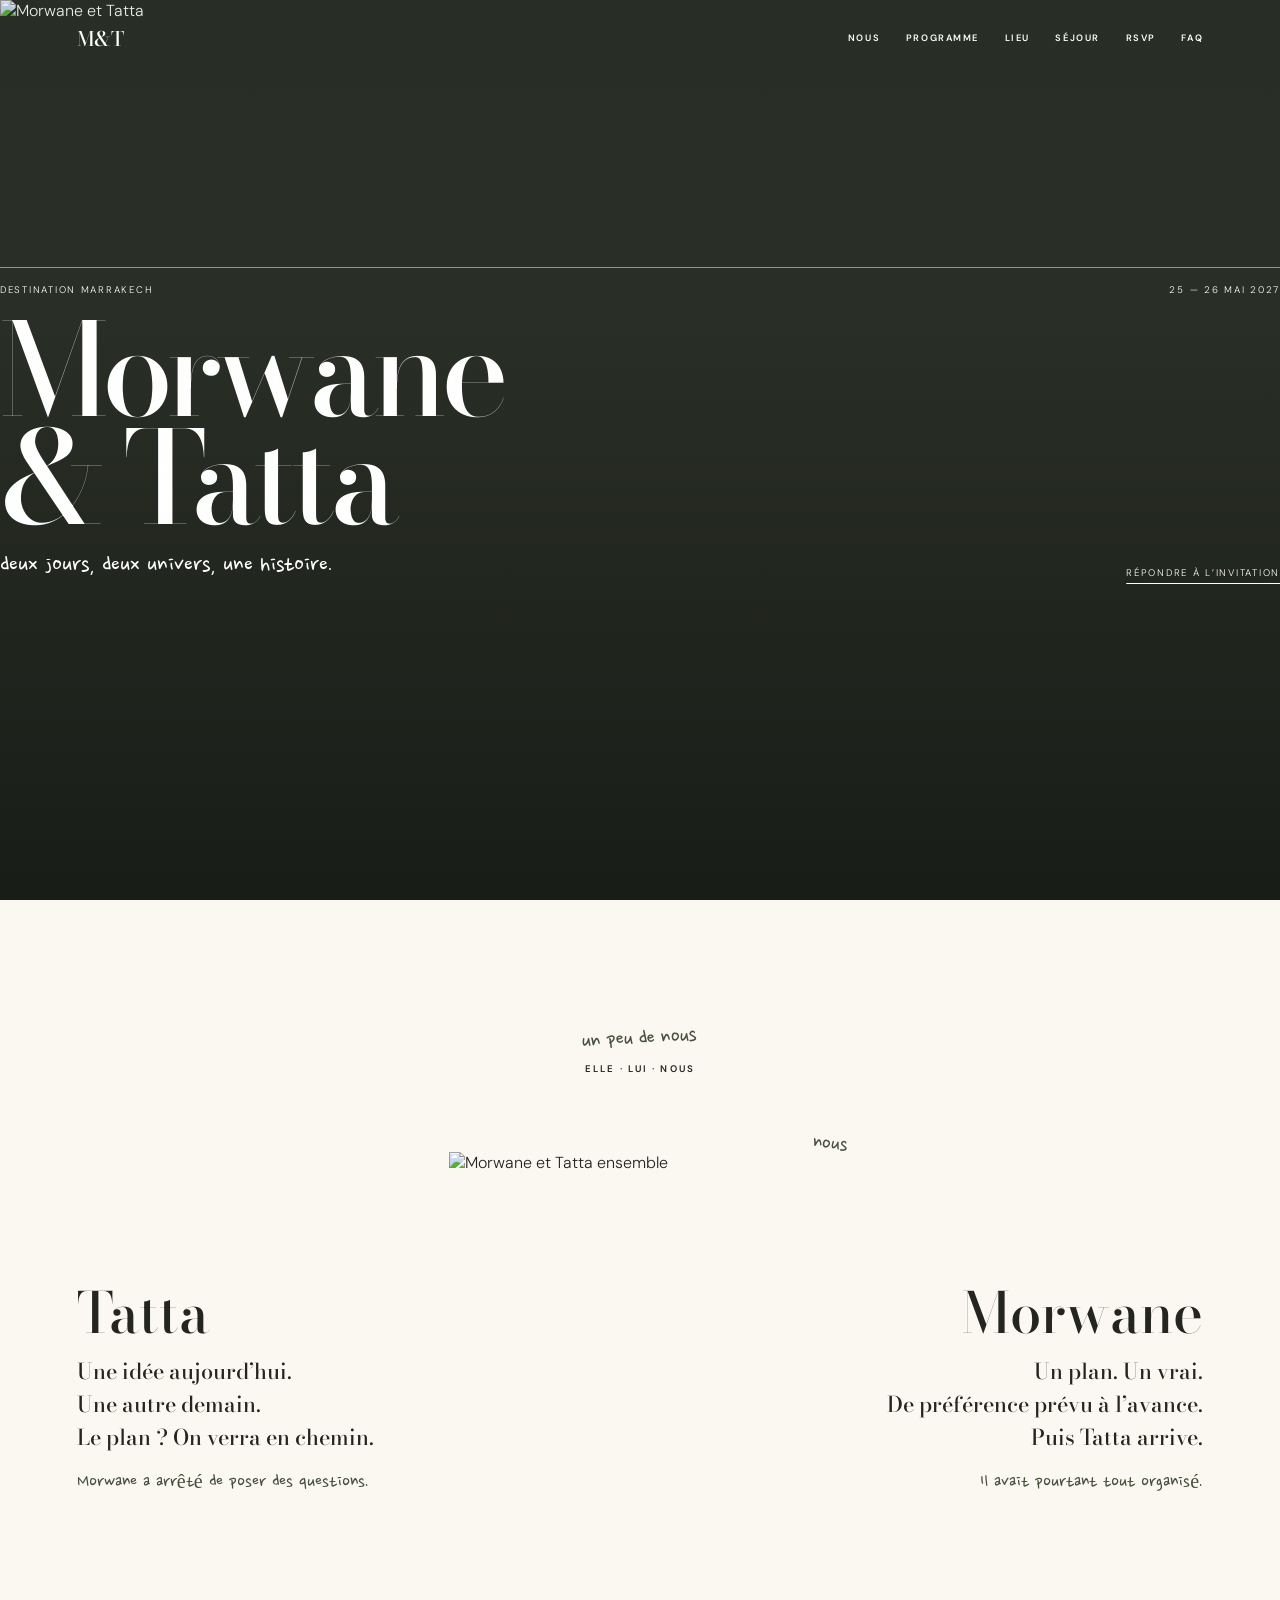
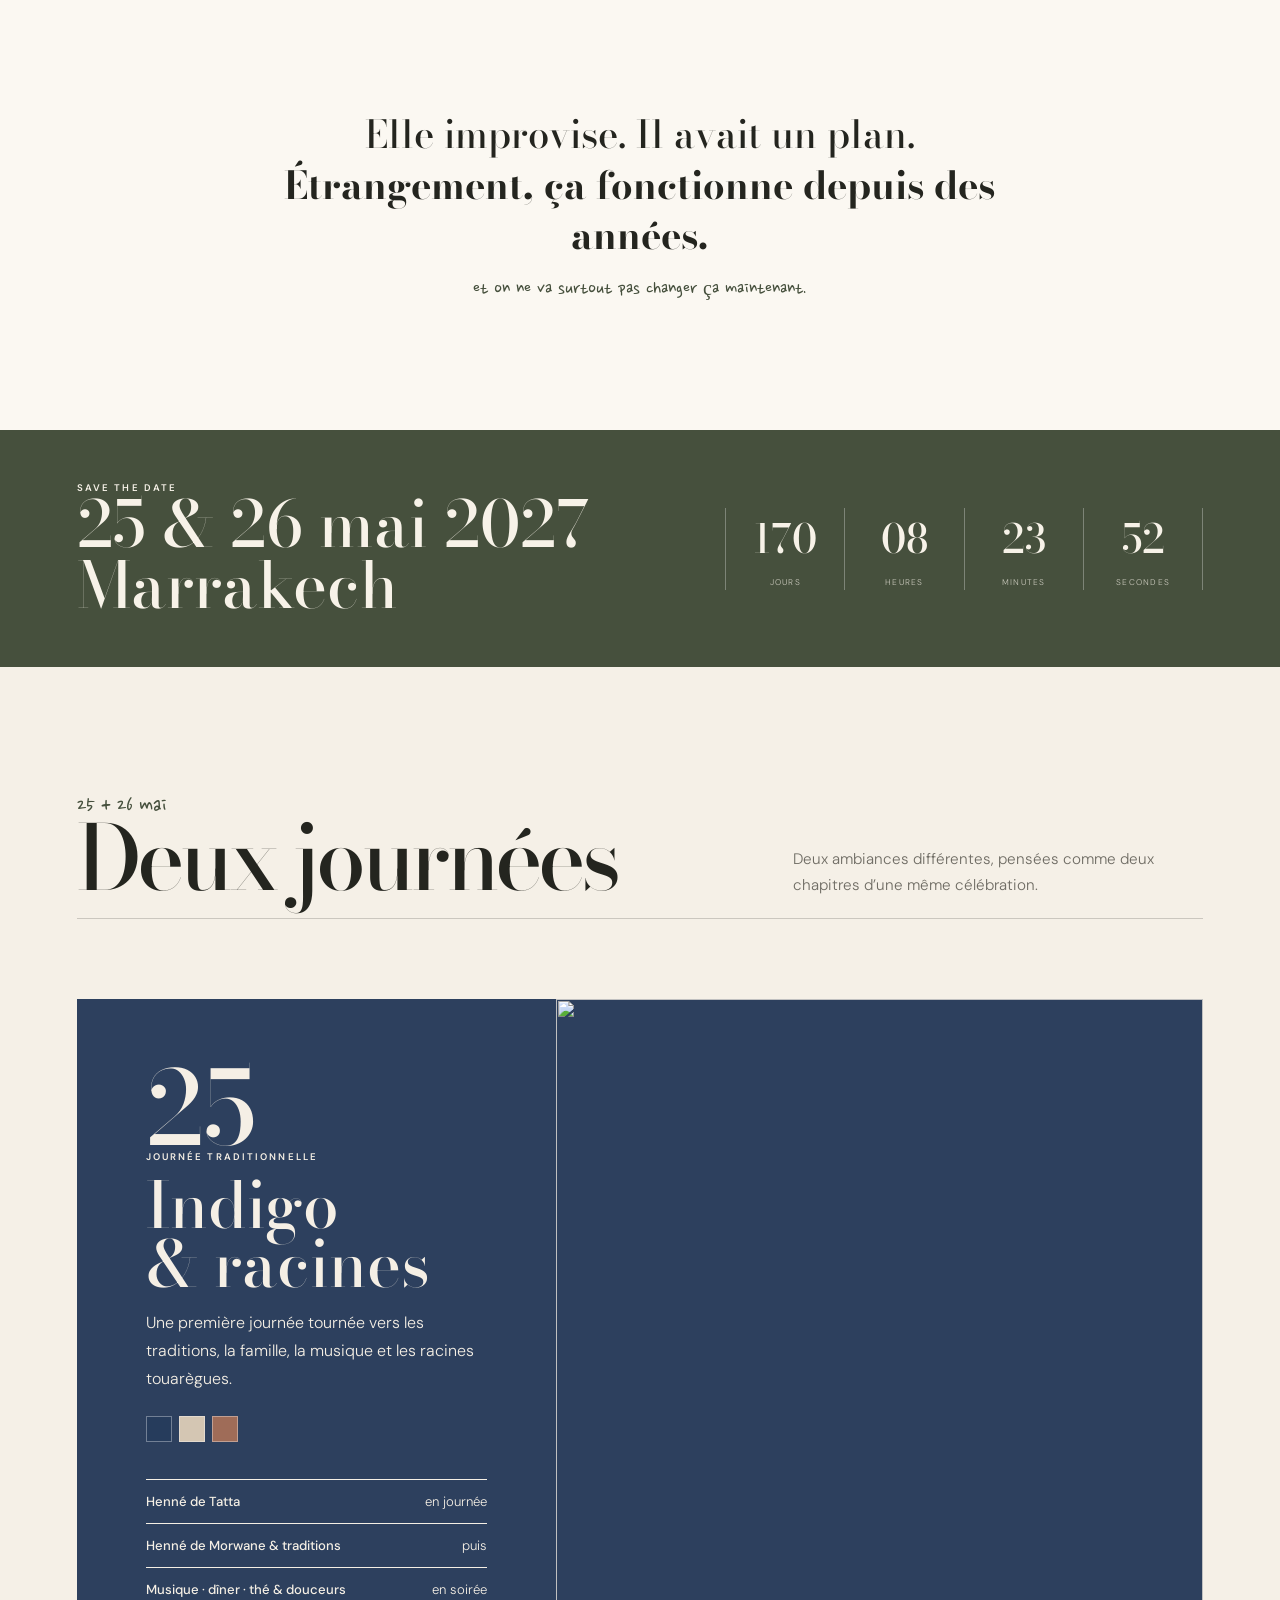
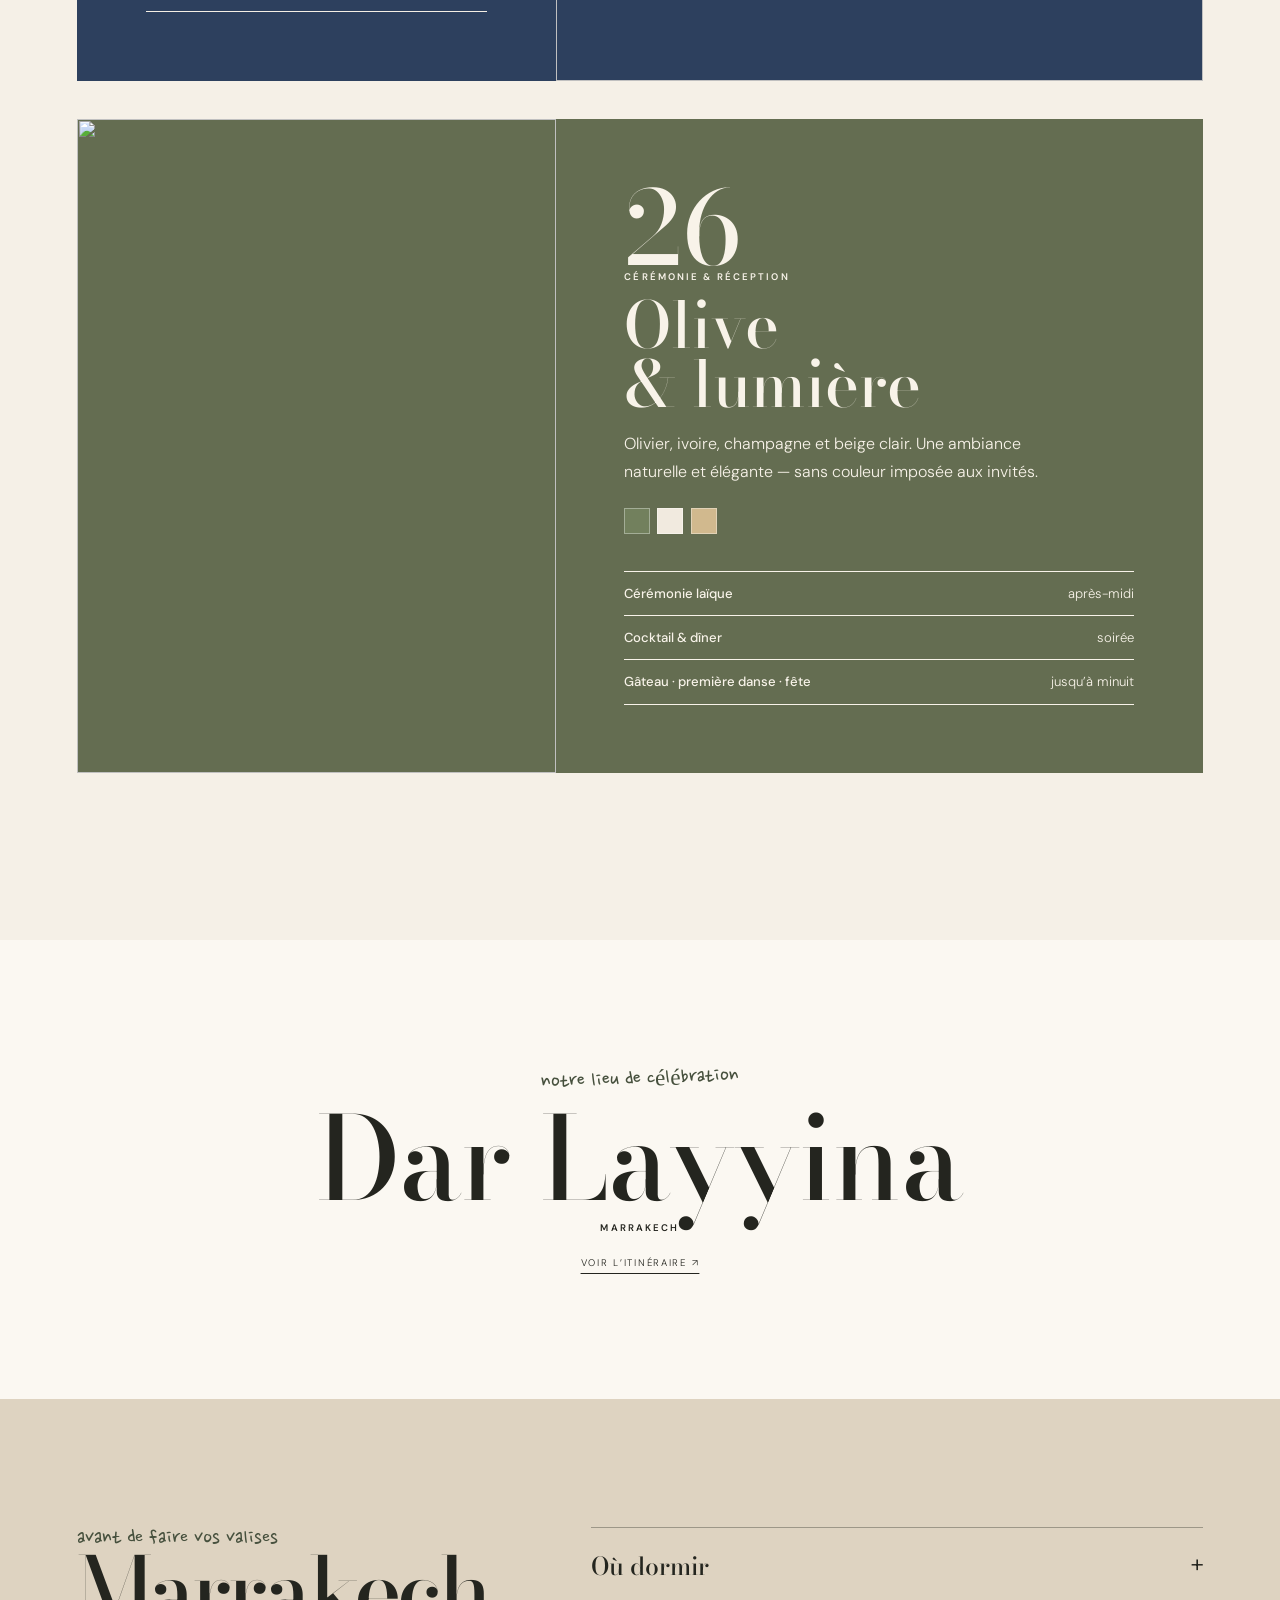
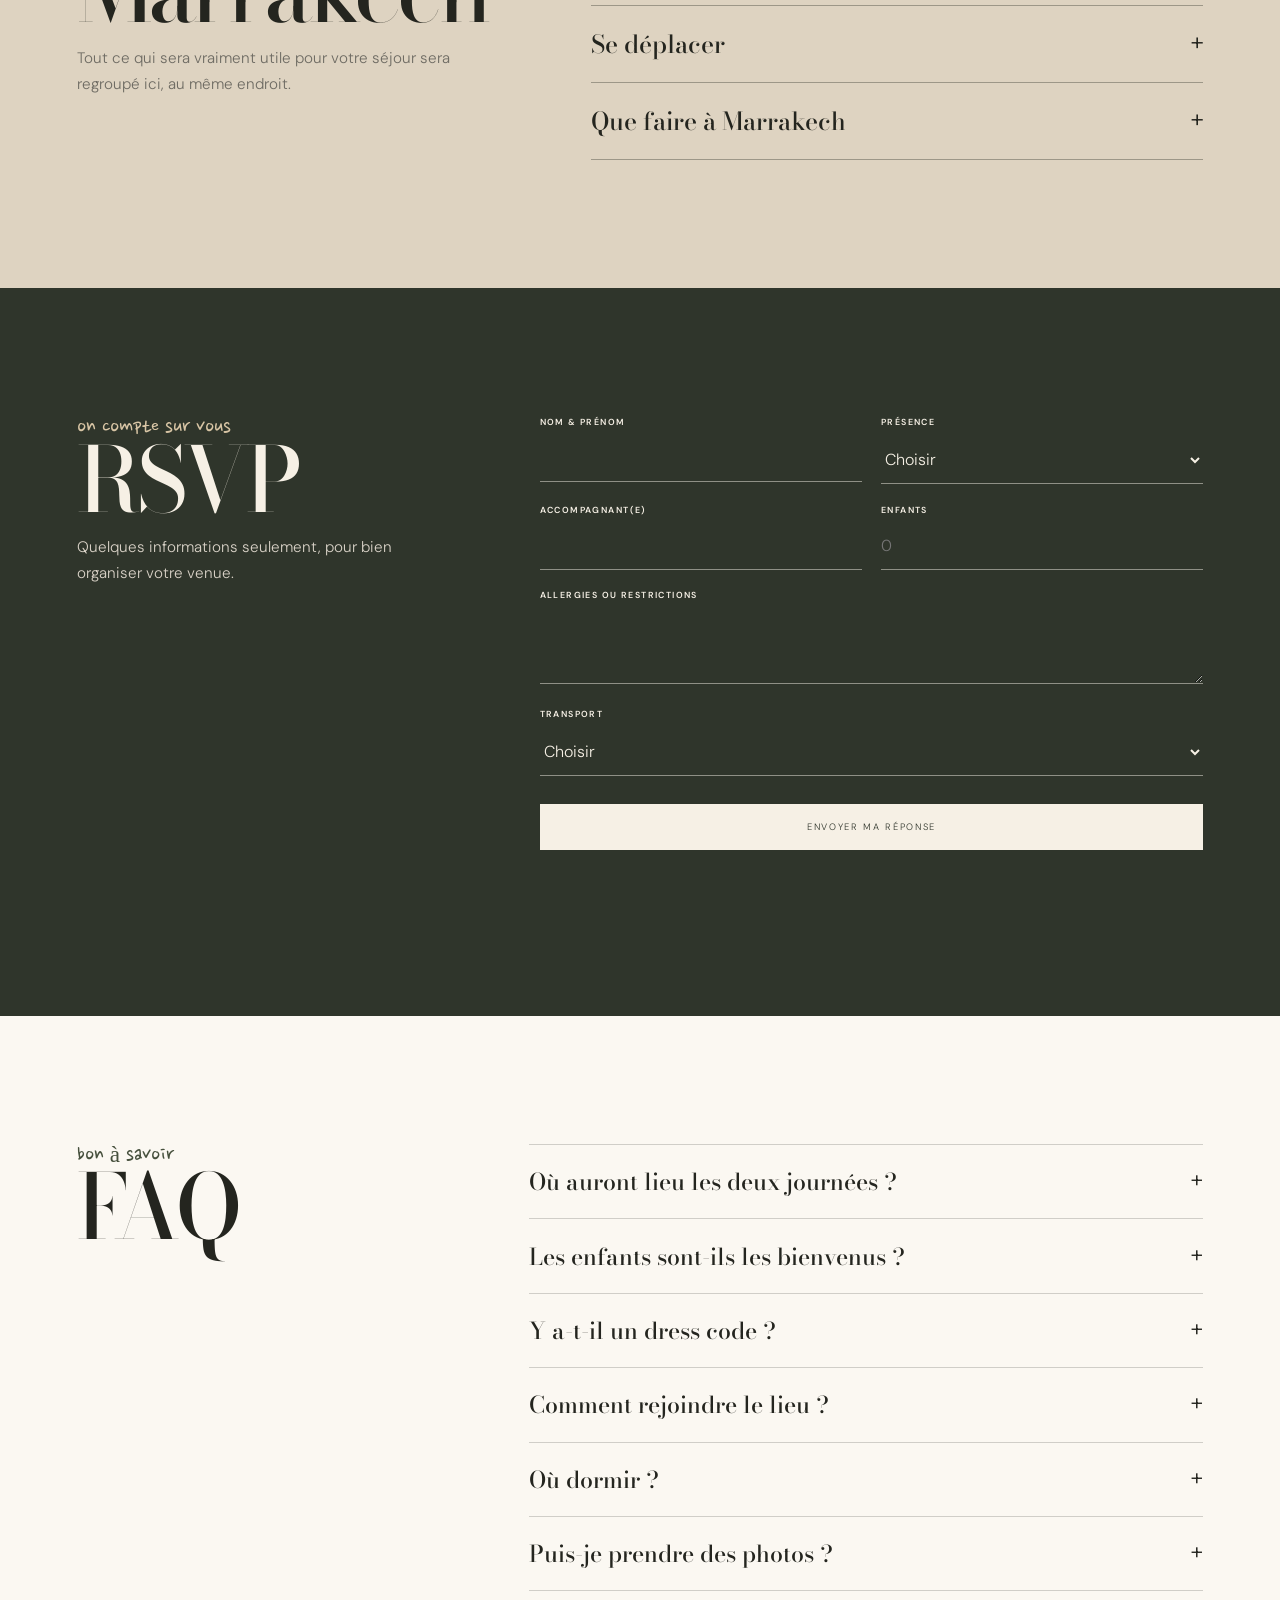
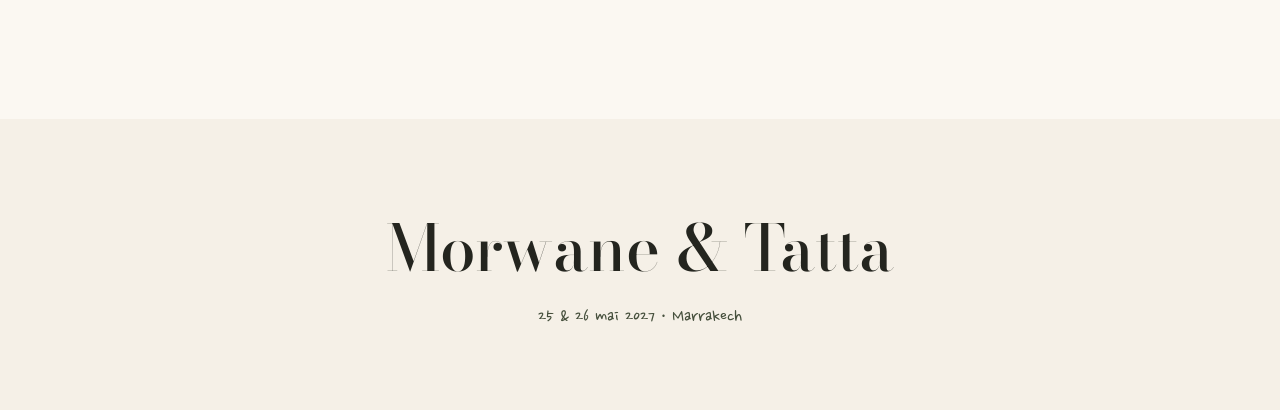
==== editorial-reference-v2.html @ 11d849cd "Add Morwane & Tatta editorial reference concept" ====
<!doctype html>
<html lang="fr">
<head>
<meta charset="utf-8">
<meta name="viewport" content="width=device-width,initial-scale=1,viewport-fit=cover">
<meta name="robots" content="noindex,nofollow">
<meta name="theme-color" content="#f5f0e7">
<title>Morwane & Tatta — Marrakech 2027</title>
<meta name="description" content="Morwane & Tatta — 25 & 26 mai 2027 à Marrakech.">
<link rel="preconnect" href="https://fonts.googleapis.com">
<link rel="preconnect" href="https://fonts.gstatic.com" crossorigin>
<link href="https://fonts.googleapis.com/css2?family=Bodoni+Moda:opsz,wght@6..96,400;6..96,500;6..96,600&family=DM+Sans:wght@300;400;500;600&family=Nanum+Pen+Script&display=swap" rel="stylesheet">
<style>
:root{
  --paper:#f5f0e7;
  --cream:#fbf8f2;
  --ink:#24251f;
  --muted:#6e6b63;
  --olive:#646d51;
  --olive-dark:#46503d;
  --olive-soft:#a3aa8f;
  --indigo:#2d405e;
  --sand:#d8cab7;
  --champagne:#d4bea0;
  --terra:#9d6d58;
  --line:rgba(36,37,31,.2);
  --serif:"Bodoni Moda",serif;
  --sans:"DM Sans",sans-serif;
  --hand:"Nanum Pen Script",cursive;
  --max:1180px;
}
*{box-sizing:border-box}
html{scroll-behavior:smooth}
body{margin:0;background:var(--paper);color:var(--ink);font-family:var(--sans);font-weight:300;overflow-x:hidden}
body:before{
  content:"";position:fixed;inset:0;pointer-events:none;z-index:999;opacity:.12;
  background-image:url("data:image/svg+xml,%3Csvg viewBox='0 0 180 180' xmlns='http://www.w3.org/2000/svg'%3E%3Cfilter id='n'%3E%3CfeTurbulence type='fractalNoise' baseFrequency='.92' numOctaves='2' stitchTiles='stitch'/%3E%3C/filter%3E%3Crect width='100%25' height='100%25' filter='url(%23n)' opacity='.16'/%3E%3C/svg%3E");
  mix-blend-mode:multiply;
}
a{color:inherit}
button,input,select,textarea{font:inherit}
img{max-width:100%;display:block}
.wrap{width:min(var(--max),88vw);margin:auto}
.section{padding:8rem 0}
.kicker{font-size:.6rem;letter-spacing:.22em;text-transform:uppercase;font-weight:600}
.hand{font:400 1.45rem/1 var(--hand);color:var(--olive-dark)}
.display{font:500 clamp(3.4rem,7vw,7rem)/.9 var(--serif);letter-spacing:-.045em;margin:0}
.smallcopy{font-size:.95rem;line-height:1.7;color:var(--muted)}
.reveal{opacity:0;transform:translateY(18px);transition:.7s ease}
.reveal.show{opacity:1;transform:none}
:focus-visible{outline:2px solid var(--champagne);outline-offset:4px}

/* nav */
.site-nav{position:absolute;inset:0 0 auto;z-index:30;color:white}
.nav-inner{height:76px;display:flex;align-items:center}
.brand{font:500 1.25rem var(--serif);text-decoration:none;letter-spacing:.03em}
.nav-links{margin-left:auto;display:flex;gap:1.6rem}
.nav-links a{text-decoration:none;font-size:.58rem;letter-spacing:.17em;text-transform:uppercase;font-weight:600}

/* hero */
.hero{height:100svh;min-height:650px;position:relative;color:white;display:flex;align-items:flex-end;overflow:hidden;background:#2b3028}
.hero img{position:absolute;inset:0;width:100%;height:100%;object-fit:cover;object-position:center 55%}
.hero:after{content:"";position:absolute;inset:0;background:linear-gradient(180deg,rgba(15,18,14,.09),rgba(15,18,14,.06) 35%,rgba(15,18,14,.64) 100%)}
.hero-copy{position:relative;z-index:2;width:100%;padding:0 0 6vh}
.hero-meta{border-top:1px solid rgba(255,255,255,.5);padding-top:.95rem;display:flex;justify-content:space-between;gap:2rem;font-size:.6rem;letter-spacing:.18em;text-transform:uppercase}
.hero h1{font:500 clamp(4.8rem,10vw,9.5rem)/.84 var(--serif);letter-spacing:-.05em;margin:1.25rem 0 1.4rem}
.hero-bottom{display:flex;justify-content:space-between;align-items:end;gap:2rem}
.hero-note{font:400 1.55rem/1 var(--hand);margin:0}
.hero-rsvp{font-size:.6rem;letter-spacing:.18em;text-transform:uppercase;text-underline-offset:7px}

/* meet */
.meet{background:var(--cream)}
.meet-head{text-align:center;margin-bottom:4.8rem}
.meet-head .hand{display:inline-block;transform:rotate(-3deg);margin-bottom:.7rem}
.meet-grid{display:grid;grid-template-columns:1fr 1.16fr 1fr;gap:3.4vw;align-items:center}
.person h3{font:500 clamp(2.6rem,4.4vw,4.8rem)/.95 var(--serif);margin:0 0 1rem}
.person p{font:500 clamp(1.15rem,1.7vw,1.5rem)/1.5 var(--serif);margin:0}
.person em{display:block;margin-top:1rem;font:400 1.25rem/1.2 var(--hand);color:var(--olive-dark)}
.person.right{text-align:right}
.story-photo{position:relative}
.story-photo:before{content:"nous";position:absolute;right:-1rem;top:-1.4rem;z-index:2;font:400 1.4rem var(--hand);color:var(--olive-dark);transform:rotate(7deg)}
.story-photo img{width:100%;aspect-ratio:4/5;object-fit:cover;object-position:center}
.story-photo:after{content:"";position:absolute;inset:18px -18px -18px 18px;border:1px solid rgba(70,80,61,.35);z-index:-1}
.us-line{max-width:760px;text-align:center;margin:5rem auto 0;font:500 clamp(1.7rem,3vw,2.55rem)/1.32 var(--serif)}
.us-line span{display:block;margin-top:1rem;font:400 1.25rem var(--hand);color:var(--olive-dark)}

/* save the date */
.date-strip{background:var(--olive-dark);color:#f7f2e8;padding:3.2rem 0}
.date-grid{display:grid;grid-template-columns:1.1fr .9fr;gap:5vw;align-items:center}
.date-title{font:500 clamp(2.7rem,5vw,5.3rem)/.95 var(--serif)}
.countdown{display:grid;grid-template-columns:repeat(4,1fr);border-left:1px solid rgba(255,255,255,.3)}
.count{padding:0 1rem;text-align:center;border-right:1px solid rgba(255,255,255,.3)}
.count strong{display:block;font:500 2.5rem var(--serif)}
.count span{font-size:.52rem;letter-spacing:.15em;text-transform:uppercase;opacity:.75}

/* chapters */
.days{background:var(--paper)}
.days-head{display:flex;justify-content:space-between;align-items:end;gap:4rem;border-bottom:1px solid var(--line);padding-bottom:1.2rem;margin-bottom:5rem}
.days-head p{max-width:410px;margin:0}
.chapter{display:grid;grid-template-columns:.85fr 1.15fr;min-height:600px;margin:0 0 2.4rem;overflow:hidden}
.chapter-copy{padding:4.3rem;display:flex;flex-direction:column;justify-content:space-between}
.chapter .num{font:500 clamp(5rem,8vw,8rem)/.8 var(--serif)}
.chapter h3{font:500 clamp(2.9rem,5vw,5rem)/.92 var(--serif);margin:.8rem 0 1rem}
.chapter p{max-width:440px;line-height:1.75;margin:0}
.chapter ol{list-style:none;padding:0;margin:2.3rem 0 0;border-top:1px solid currentColor}
.chapter li{display:flex;justify-content:space-between;gap:1rem;padding:.82rem 0;border-bottom:1px solid currentColor;font-size:.82rem}
.chapter li span:first-child{font-weight:500}
.chapter-media img{width:100%;height:100%;object-fit:cover}
.chapter.indigo{background:var(--indigo);color:#f5efe5}
.chapter.olive{background:var(--olive);color:#f8f3e9}
.chapter.olive .chapter-copy{order:2}
.chapter.olive .chapter-media{order:1}
.palette{display:flex;gap:.45rem;margin-top:1.4rem}
.dot{width:26px;height:26px;border:1px solid rgba(255,255,255,.35)}
.dot.indigo{background:#263c5c}.dot.sand{background:#d4c6b3}.dot.terra{background:#9f6c58}
.dot.olive{background:#72805d}.dot.ivory{background:#f1eadf}.dot.champagne{background:#d1b98e}

/* venue */
.place{background:var(--cream);text-align:center}
.place .hand{display:inline-block;transform:rotate(-2deg)}
.place h2{font:500 clamp(4rem,9vw,8rem)/.85 var(--serif);margin:1.2rem 0 .8rem}
.gps{display:inline-block;margin-top:1.4rem;font-size:.6rem;letter-spacing:.18em;text-transform:uppercase;text-underline-offset:7px}

/* Marrakech */
.marrakech{background:#ded3c1}
.marrakech-grid{display:grid;grid-template-columns:.82fr 1.18fr;gap:7vw;align-items:start}
.travel-index{border-top:1px solid rgba(36,37,31,.35)}
.travel-index details{border-bottom:1px solid rgba(36,37,31,.35);padding:1.2rem 0}
.travel-index summary{list-style:none;cursor:pointer;font:500 1.55rem var(--serif);padding-right:2rem;position:relative}
.travel-index summary::-webkit-details-marker{display:none}
.travel-index summary:after{content:"+";position:absolute;right:0;font-family:var(--sans);font-weight:300}
.travel-index details[open] summary:after{content:"–"}
.travel-index p{margin:.8rem 0 0;line-height:1.7;color:#5f5b54}

/* RSVP */
.rsvp{background:#2f352b;color:#f6f0e5}
.rsvp-grid{display:grid;grid-template-columns:.72fr 1.28fr;gap:7vw}
.rsvp .hand{color:#d8c5a5}
.form{display:grid;grid-template-columns:1fr 1fr;gap:1.2rem}
.field.full{grid-column:1/-1}
label{display:block;font-size:.55rem;letter-spacing:.16em;text-transform:uppercase;margin-bottom:.45rem;font-weight:600}
input,select,textarea{width:100%;border:0;border-bottom:1px solid rgba(247,242,232,.48);background:transparent;color:inherit;border-radius:0;padding:.78rem 0;outline:none}
select option{color:#222}
textarea{min-height:76px;resize:vertical}
.send{grid-column:1/-1;margin-top:.5rem;border:1px solid #f6f0e5;background:#f6f0e5;color:#2f352b;padding:1rem;letter-spacing:.18em;text-transform:uppercase;font-size:.58rem;cursor:pointer}
.status{grid-column:1/-1;min-height:1.2rem;font-size:.8rem;color:#ded6c8}

/* faq */
.faq{background:var(--cream)}
.faq-grid{display:grid;grid-template-columns:.7fr 1.3fr;gap:7vw}
.questions{border-top:1px solid var(--line)}
.questions details{padding:1.2rem 0;border-bottom:1px solid var(--line)}
.questions summary{list-style:none;cursor:pointer;font:500 1.45rem var(--serif);position:relative;padding-right:2rem}
.questions summary::-webkit-details-marker{display:none}
.questions summary:after{content:"+";position:absolute;right:0;font-family:var(--sans);font-weight:300}
.questions details[open] summary:after{content:"–"}
.questions p{max-width:700px;line-height:1.7;color:var(--muted)}

/* footer */
footer{padding:5rem 0;text-align:center;background:var(--paper)}
footer strong{display:block;font:500 clamp(2.8rem,5vw,4.6rem) var(--serif)}
footer p{margin:.5rem 0 0;font:400 1.25rem var(--hand);color:var(--olive-dark)}

@media(max-width:900px){
  .section{padding:6rem 0}
  .nav-links{display:none}
  .meet-grid{grid-template-columns:1fr}
  .person,.person.right{text-align:center}
  .person{padding:0 7vw}
  .story-photo{width:min(82vw,430px);margin:1rem auto}
  .date-grid,.marrakech-grid,.rsvp-grid,.faq-grid{grid-template-columns:1fr}
  .date-grid{gap:2rem}
  .chapter{grid-template-columns:1fr}
  .chapter-copy{padding:2.7rem}
  .chapter-media{min-height:430px}
  .chapter.olive .chapter-copy{order:1}
  .chapter.olive .chapter-media{order:2}
  .days-head{display:block}
  .days-head p{margin-top:1rem}
  .form{margin-top:2.5rem}
}
@media(max-width:560px){
  .wrap{width:min(100% - 2rem,var(--max))}
  .section{padding:4.8rem 0}
  .hero{min-height:610px}
  .hero h1{font-size:17vw}
  .hero-meta span:first-child{display:none}
  .hero-meta{justify-content:flex-end}
  .hero-bottom{display:block}
  .hero-rsvp{display:inline-block;margin-top:1.2rem}
  .countdown{grid-template-columns:repeat(2,1fr);border-left:0}
  .count{padding:1rem;border:1px solid rgba(255,255,255,.25);margin:-1px 0 0 -1px}
  .chapter-copy{padding:2rem}
  .chapter-media{min-height:360px}
  .form{grid-template-columns:1fr}
  .field.full,.send,.status{grid-column:auto}
}
@media(prefers-reduced-motion:reduce){
  html{scroll-behavior:auto}.reveal{opacity:1;transform:none;transition:none}
}
</style>
</head>
<body>
<nav class="site-nav">
  <div class="wrap nav-inner">
    <a class="brand" href="#top">M&T</a>
    <div class="nav-links">
      <a href="#nous">Nous</a>
      <a href="#programme">Programme</a>
      <a href="#lieu">Lieu</a>
      <a href="#sejour">Séjour</a>
      <a href="#rsvp">RSVP</a>
      <a href="#faq">FAQ</a>
    </div>
  </div>
</nav>

<main id="top">
<section class="hero">
  <img src="https://raw.githubusercontent.com/Morwane-Fatima-Mariage2027/morwane-fatima-destination-weddind/main/couple.jpeg" alt="Morwane et Tatta">
  <div class="wrap hero-copy">
    <div class="hero-meta"><span>Destination Marrakech</span><span>25 — 26 mai 2027</span></div>
    <h1>Morwane<br>& Tatta</h1>
    <div class="hero-bottom">
      <p class="hero-note">deux jours, deux univers, une histoire.</p>
      <a class="hero-rsvp" href="#rsvp">Répondre à l’invitation</a>
    </div>
  </div>
</section>

<section class="section meet" id="nous">
  <div class="wrap">
    <div class="meet-head reveal">
      <div class="hand">un peu de nous</div>
      <div class="kicker">Elle · Lui · Nous</div>
    </div>
    <div class="meet-grid reveal">
      <div class="person">
        <h3>Tatta</h3>
        <p>Une idée aujourd’hui.<br>Une autre demain.<br>Le plan ? On verra en chemin.</p>
        <em>Morwane a arrêté de poser des questions.</em>
      </div>
      <div class="story-photo">
        <img src="https://raw.githubusercontent.com/Morwane-Fatima-Mariage2027/morwane-fatima-destination-weddind/main/couple.jpeg" alt="Morwane et Tatta ensemble">
      </div>
      <div class="person right">
        <h3>Morwane</h3>
        <p>Un plan. Un vrai.<br>De préférence prévu à l’avance.<br>Puis Tatta arrive.</p>
        <em>Il avait pourtant tout organisé.</em>
      </div>
    </div>
    <p class="us-line reveal">Elle improvise. Il avait un plan.<br><strong>Étrangement, ça fonctionne depuis des années.</strong><span>et on ne va surtout pas changer ça maintenant.</span></p>
  </div>
</section>

<section class="date-strip">
  <div class="wrap date-grid">
    <div>
      <div class="kicker">Save the date</div>
      <div class="date-title">25 & 26 mai 2027<br>Marrakech</div>
    </div>
    <div class="countdown" aria-label="Compte à rebours avant le mariage">
      <div class="count"><strong id="days">—</strong><span>jours</span></div>
      <div class="count"><strong id="hours">—</strong><span>heures</span></div>
      <div class="count"><strong id="minutes">—</strong><span>minutes</span></div>
      <div class="count"><strong id="seconds">—</strong><span>secondes</span></div>
    </div>
  </div>
</section>

<section class="section days" id="programme">
  <div class="wrap">
    <div class="days-head reveal">
      <div>
        <div class="hand">25 + 26 mai</div>
        <h2 class="display">Deux journées</h2>
      </div>
      <p class="smallcopy">Deux ambiances différentes, pensées comme deux chapitres d’une même célébration.</p>
    </div>

    <article class="chapter indigo reveal">
      <div class="chapter-copy">
        <div>
          <div class="num">25</div>
          <div class="kicker">Journée traditionnelle</div>
          <h3>Indigo<br>& racines</h3>
          <p>Une première journée tournée vers les traditions, la famille, la musique et les racines touarègues.</p>
          <div class="palette" aria-label="Palette du 25 mai"><span class="dot indigo"></span><span class="dot sand"></span><span class="dot terra"></span></div>
        </div>
        <ol>
          <li><span>Henné de Tatta</span><span>en journée</span></li>
          <li><span>Henné de Morwane & traditions</span><span>puis</span></li>
          <li><span>Musique · dîner · thé & douceurs</span><span>en soirée</span></li>
        </ol>
      </div>
      <div class="chapter-media">
        <img src="https://raw.githubusercontent.com/Morwane-Fatima-Mariage2027/morwane-fatima-destination-weddind/main/pool-sunset.jpeg" alt="">
      </div>
    </article>

    <article class="chapter olive reveal">
      <div class="chapter-copy">
        <div>
          <div class="num">26</div>
          <div class="kicker">Cérémonie & réception</div>
          <h3>Olive<br>& lumière</h3>
          <p>Olivier, ivoire, champagne et beige clair. Une ambiance naturelle et élégante — sans couleur imposée aux invités.</p>
          <div class="palette" aria-label="Palette du 26 mai"><span class="dot olive"></span><span class="dot ivory"></span><span class="dot champagne"></span></div>
        </div>
        <ol>
          <li><span>Cérémonie laïque</span><span>après-midi</span></li>
          <li><span>Cocktail & dîner</span><span>soirée</span></li>
          <li><span>Gâteau · première danse · fête</span><span>jusqu’à minuit</span></li>
        </ol>
      </div>
      <div class="chapter-media">
        <img src="https://raw.githubusercontent.com/Morwane-Fatima-Mariage2027/morwane-fatima-destination-weddind/main/pool-main.jpeg" alt="">
      </div>
    </article>
  </div>
</section>

<section class="section place" id="lieu">
  <div class="wrap reveal">
    <div class="hand">notre lieu de célébration</div>
    <h2>Dar Layyina</h2>
    <div class="kicker">Marrakech</div>
    <a class="gps" href="https://www.google.com/maps/search/?api=1&query=Dar+Layyina+Marrakech" target="_blank" rel="noopener">Voir l’itinéraire ↗</a>
  </div>
</section>

<section class="section marrakech" id="sejour">
  <div class="wrap marrakech-grid">
    <div class="reveal">
      <div class="hand">avant de faire vos valises</div>
      <h2 class="display">Marrakech</h2>
      <p class="smallcopy">Tout ce qui sera vraiment utile pour votre séjour sera regroupé ici, au même endroit.</p>
    </div>
    <div class="travel-index reveal">
      <details>
        <summary>Où dormir</summary>
        <p>Nous regrouperons ici notre sélection d’hôtels recommandés pour les invités.</p>
      </details>
      <details>
        <summary>Se déplacer</summary>
        <p>Les informations pratiques pour rejoindre Dar Layyina et organiser les transferts seront réunies ici.</p>
      </details>
      <details>
        <summary>Que faire à Marrakech</summary>
        <p>Quelques adresses et idées que nous aimons : médina, souks, jardins, restaurants, cafés, hammams et rooftops.</p>
      </details>
    </div>
  </div>
</section>

<section class="section rsvp" id="rsvp">
  <div class="wrap rsvp-grid">
    <div class="reveal">
      <div class="hand">on compte sur vous</div>
      <h2 class="display">RSVP</h2>
      <p class="smallcopy" style="color:#d9d2c7">Quelques informations seulement, pour bien organiser votre venue.</p>
    </div>
    <form class="form reveal" id="rsvpForm" action="https://formspree.io/f/xeajyaqe" method="POST">
      <div class="field">
        <label for="name">Nom & prénom</label>
        <input id="name" name="name" required>
      </div>
      <div class="field">
        <label for="presence">Présence</label>
        <select id="presence" name="presence" required>
          <option value="">Choisir</option>
          <option>Les deux jours</option>
          <option>25 mai uniquement</option>
          <option>26 mai uniquement</option>
          <option>Je ne pourrai pas être présent(e)</option>
        </select>
      </div>
      <div class="field">
        <label for="guest">Accompagnant(e)</label>
        <input id="guest" name="guest">
      </div>
      <div class="field">
        <label for="children">Enfants</label>
        <input id="children" name="children" inputmode="numeric" placeholder="0">
      </div>
      <div class="field full">
        <label for="allergies">Allergies ou restrictions</label>
        <textarea id="allergies" name="allergies"></textarea>
      </div>
      <div class="field full">
        <label for="transport">Transport</label>
        <select id="transport" name="transport">
          <option value="">Choisir</option>
          <option>Oui</option>
          <option>Non</option>
          <option>À confirmer</option>
        </select>
      </div>
      <input type="text" name="_gotcha" tabindex="-1" autocomplete="off" style="position:absolute;left:-9999px">
      <button class="send" type="submit">Envoyer ma réponse</button>
      <div class="status" id="status" aria-live="polite"></div>
    </form>
  </div>
</section>

<section class="section faq" id="faq">
  <div class="wrap faq-grid">
    <div class="reveal">
      <div class="hand">bon à savoir</div>
      <h2 class="display">FAQ</h2>
    </div>
    <div class="questions reveal">
      <details><summary>Où auront lieu les deux journées ?</summary><p>À Dar Layyina, à Marrakech.</p></details>
      <details><summary>Les enfants sont-ils les bienvenus ?</summary><p>Oui. Indiquez-les simplement dans votre RSVP.</p></details>
      <details><summary>Y a-t-il un dress code ?</summary><p>Non. Les couleurs du 25 et du 26 sont l’univers du mariage, pas une obligation pour vos tenues.</p></details>
      <details><summary>Comment rejoindre le lieu ?</summary><p>L’itinéraire GPS est disponible dans la section Dar Layyina.</p></details>
      <details><summary>Où dormir ?</summary><p>La sélection d’hôtels sera regroupée dans la rubrique Marrakech.</p></details>
      <details><summary>Puis-je prendre des photos ?</summary><p>Oui, bien sûr.</p></details>
    </div>
  </div>
</section>
</main>

<footer>
  <div class="wrap">
    <strong>Morwane & Tatta</strong>
    <p>25 & 26 mai 2027 · Marrakech</p>
  </div>
</footer>

<script>
const target = new Date('2027-05-25T16:00:00+01:00').getTime();
function tick(){
  const d = Math.max(0,target-Date.now());
  const day = Math.floor(d/86400000);
  const hour = Math.floor((d%86400000)/3600000);
  const min = Math.floor((d%3600000)/60000);
  const sec = Math.floor((d%60000)/1000);
  document.getElementById('days').textContent=day;
  document.getElementById('hours').textContent=String(hour).padStart(2,'0');
  document.getElementById('minutes').textContent=String(min).padStart(2,'0');
  document.getElementById('seconds').textContent=String(sec).padStart(2,'0');
}
tick(); setInterval(tick,1000);

const io = new IntersectionObserver(entries=>{
  entries.forEach(entry=>{
    if(entry.isIntersecting){
      entry.target.classList.add('show');
      io.unobserve(entry.target);
    }
  })
},{threshold:.12});
document.querySelectorAll('.reveal').forEach(el=>io.observe(el));

const form=document.getElementById('rsvpForm');
const status=document.getElementById('status');
form.addEventListener('submit',async e=>{
  e.preventDefault();
  const button=form.querySelector('button[type=submit]');
  status.textContent='Envoi…';
  button.disabled=true;
  try{
    const r=await fetch(form.action,{method:'POST',body:new FormData(form),headers:{Accept:'application/json'}});
    if(!r.ok) throw new Error();
    form.reset();
    status.textContent='Merci — votre réponse a bien été envoyée.';
  }catch(err){
    status.textContent='Un problème est survenu. Merci de réessayer.';
  }finally{
    button.disabled=false;
  }
});
</script>
</body>
</html>
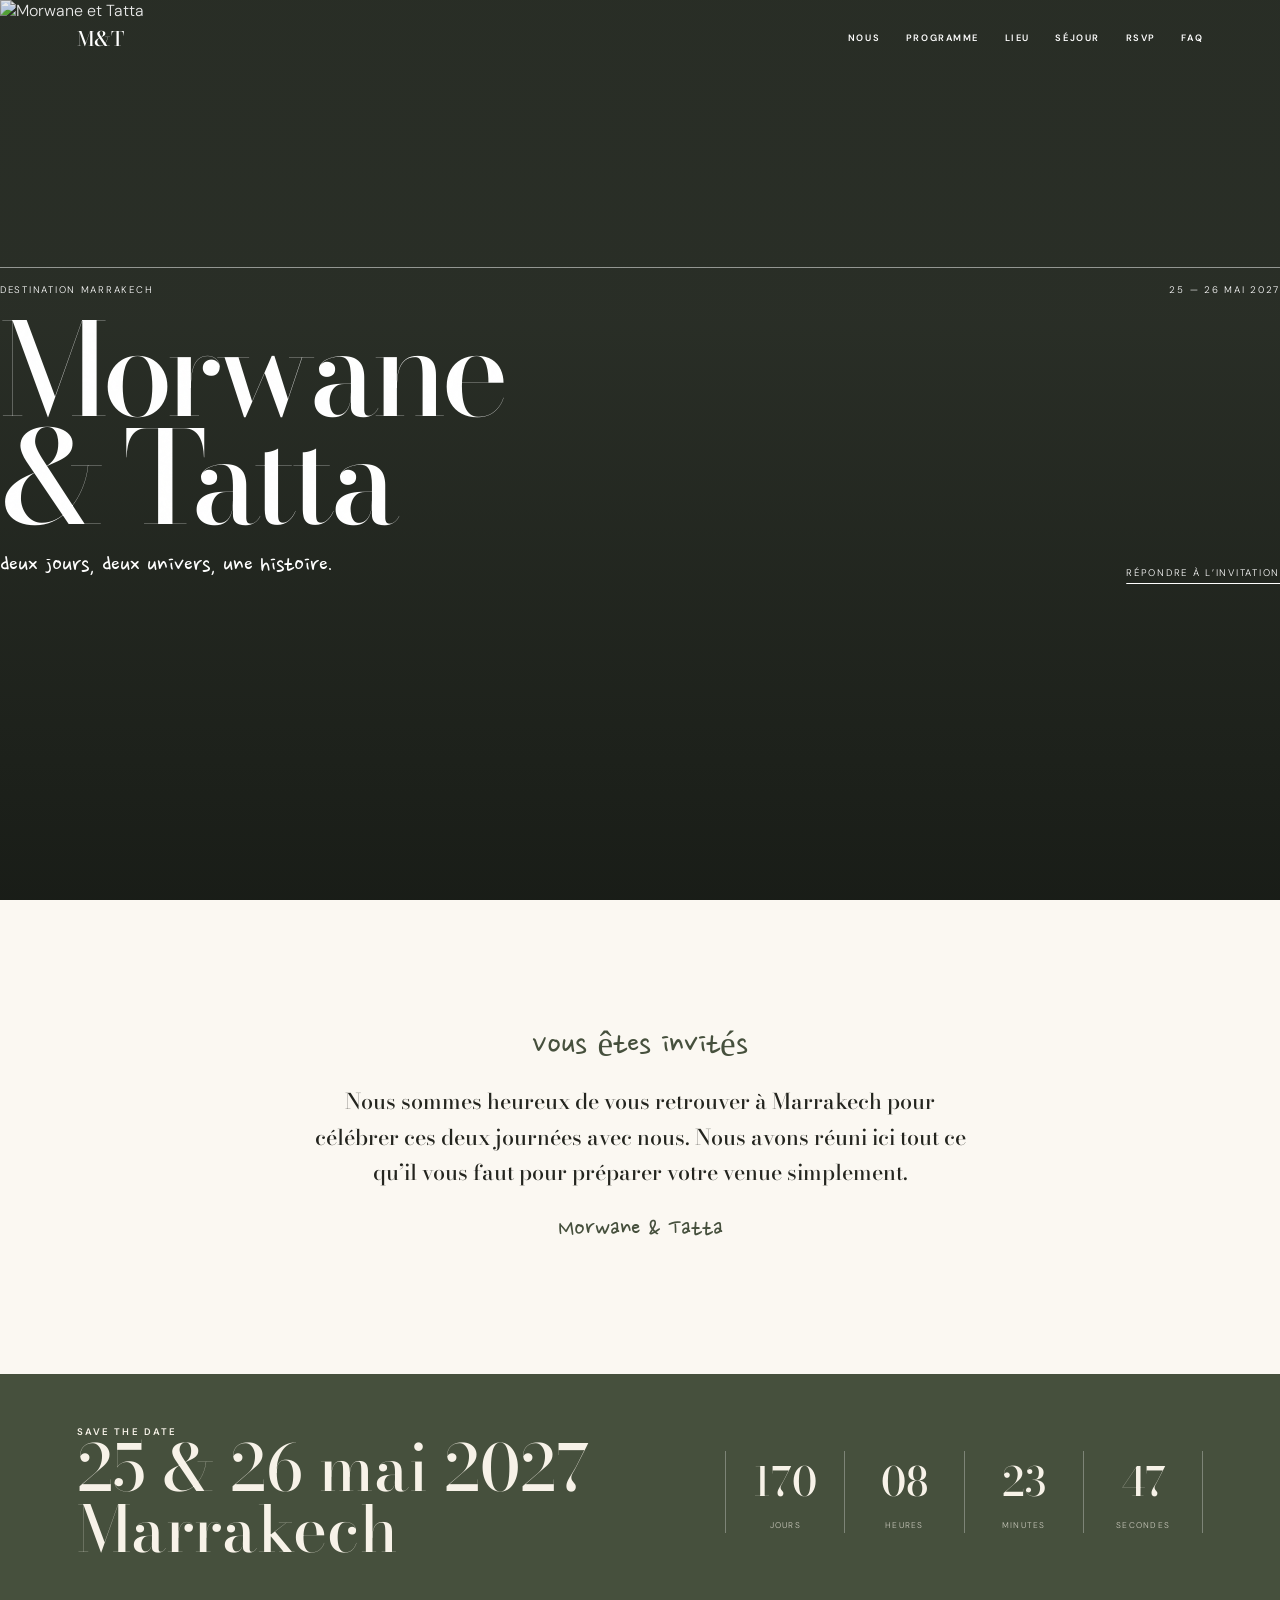
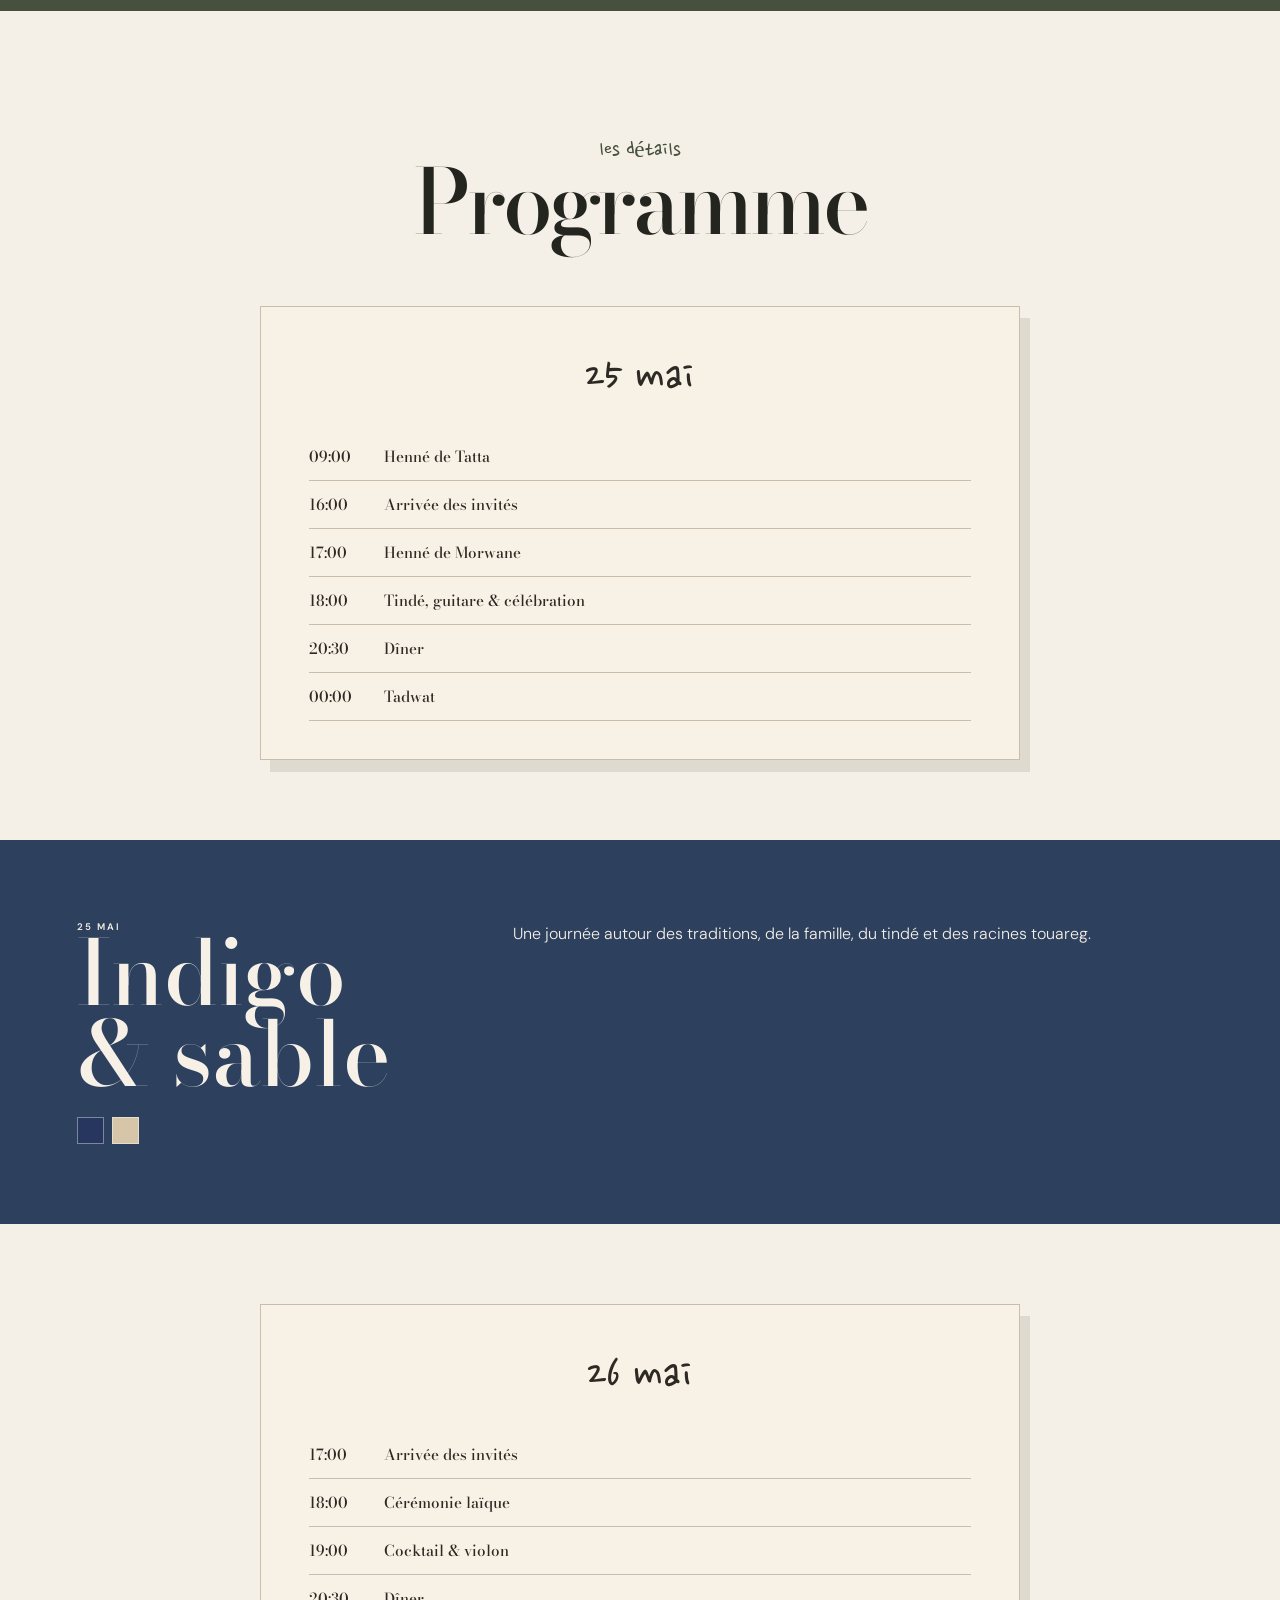
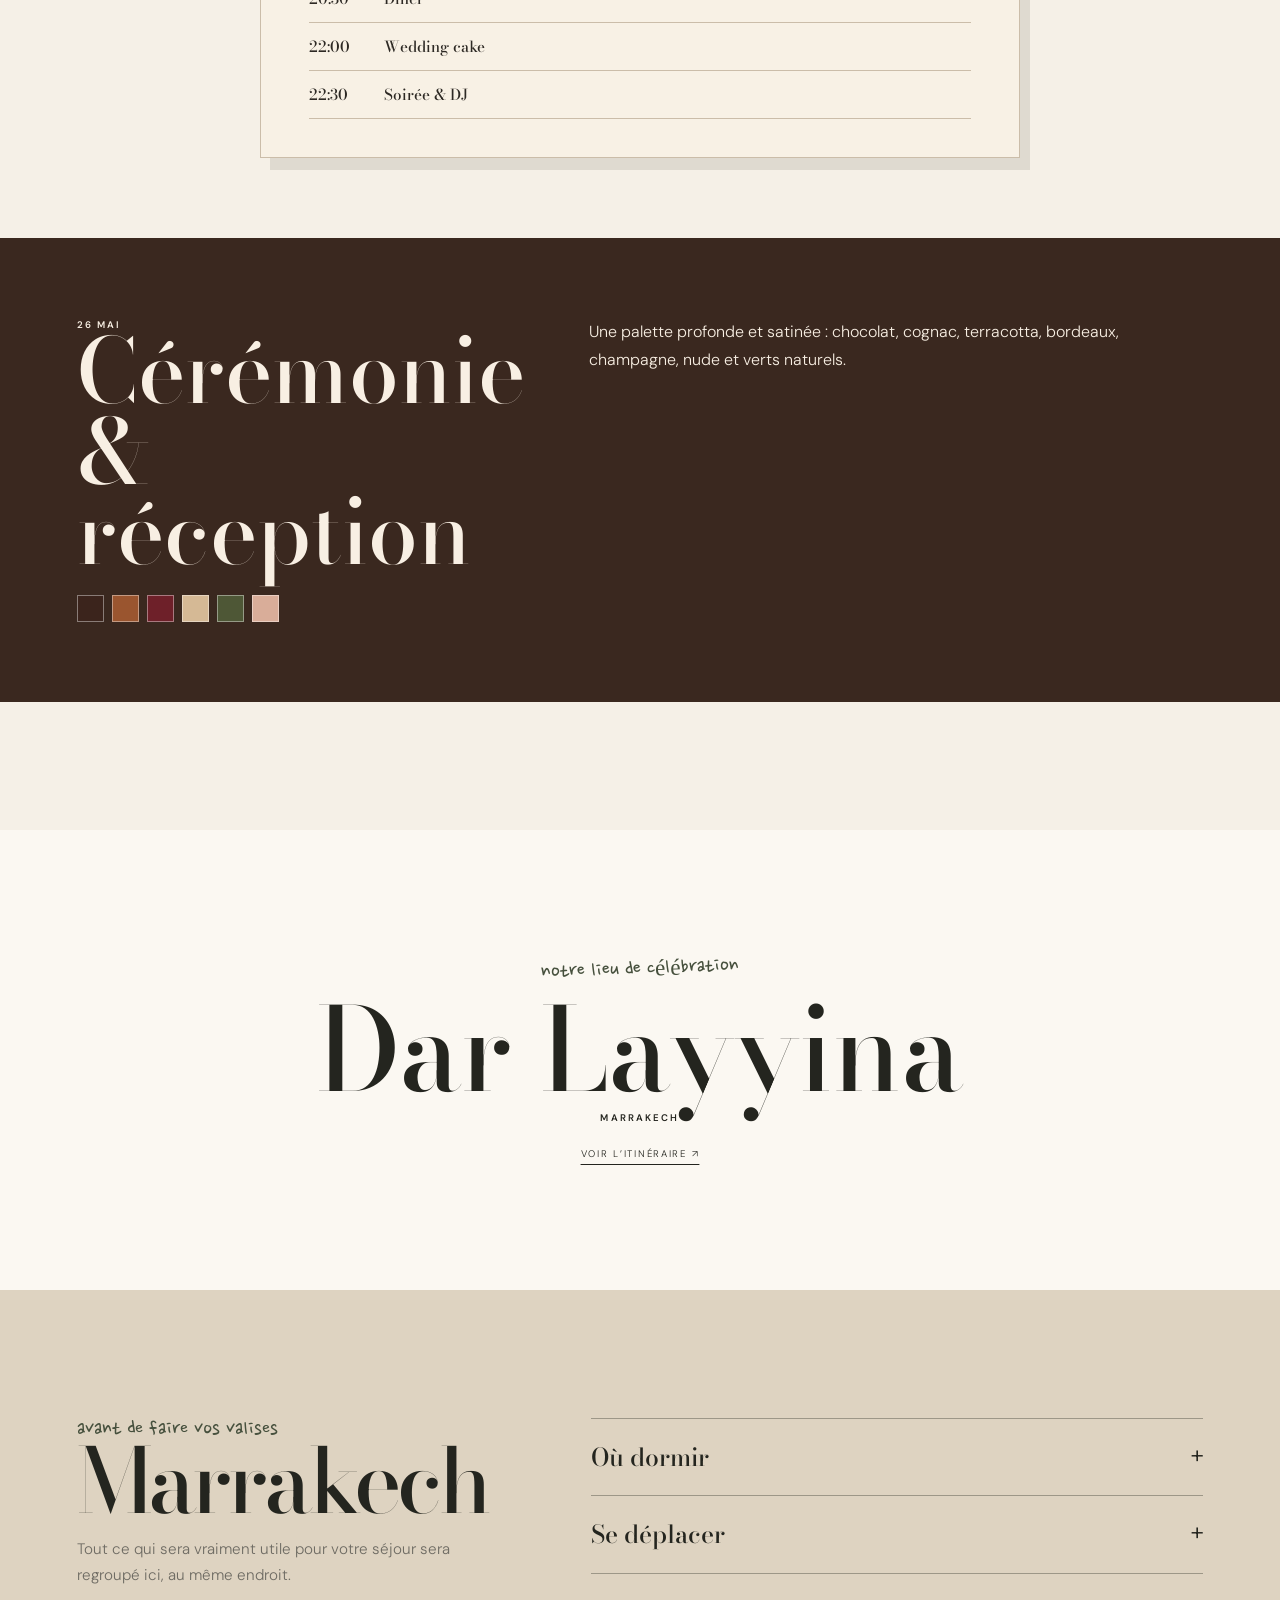
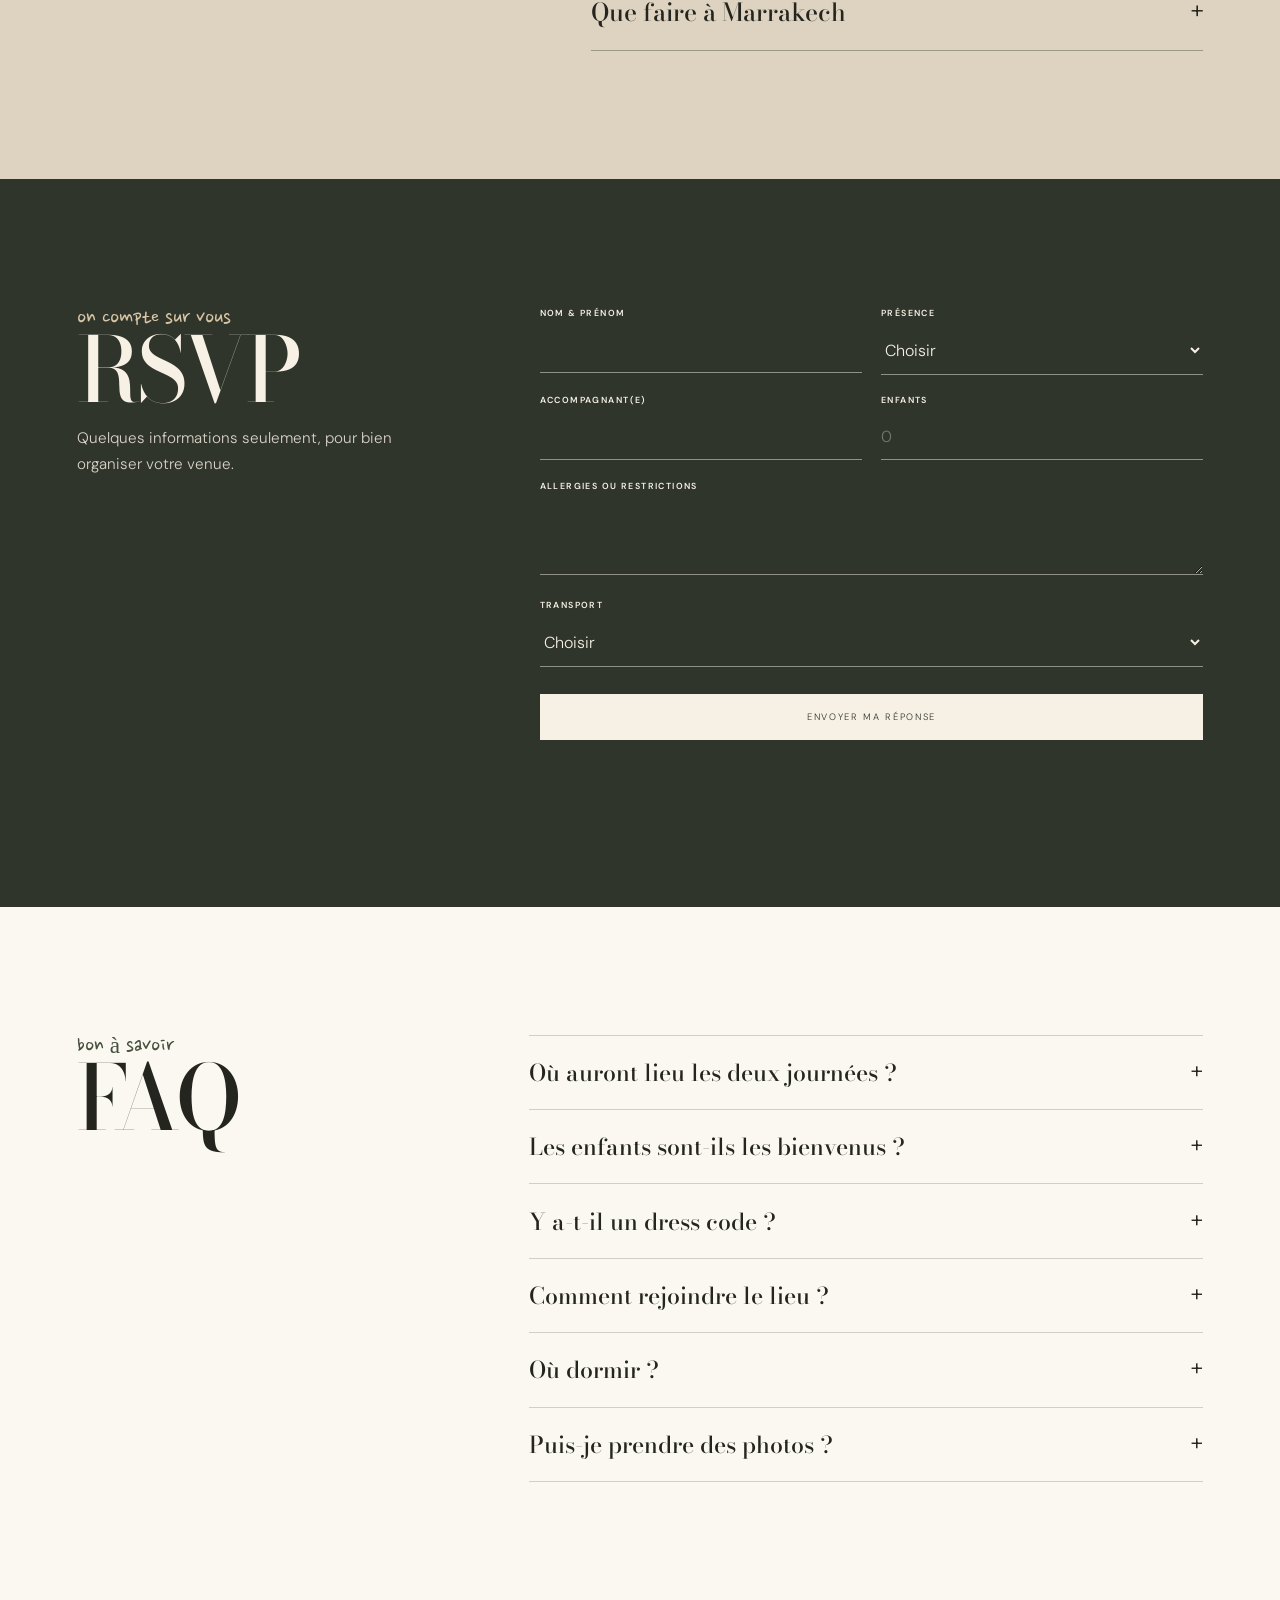
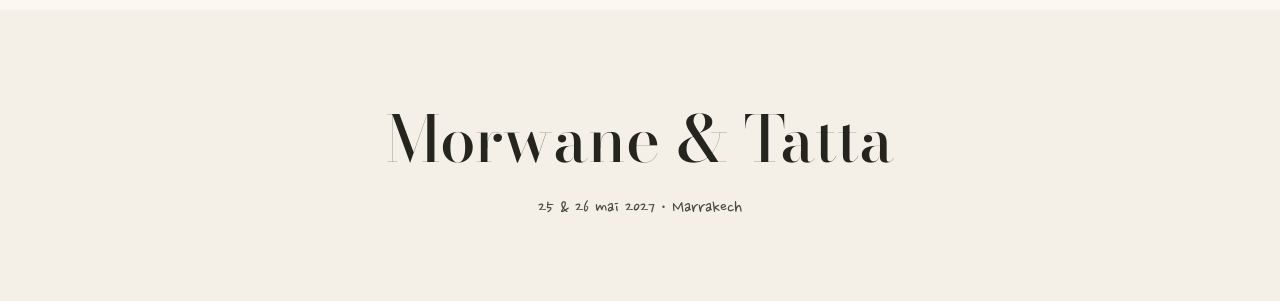
==== commit 8df0d98f: "Match reference screenshots structure and simplify couple section" ====
--- a/editorial-reference-v2.html
+++ b/editorial-reference-v2.html
@@ -68,22 +68,12 @@
 .hero-note{font:400 1.55rem/1 var(--hand);margin:0}
 .hero-rsvp{font-size:.6rem;letter-spacing:.18em;text-transform:uppercase;text-underline-offset:7px}
 
-/* meet */
-.meet{background:var(--cream)}
-.meet-head{text-align:center;margin-bottom:4.8rem}
-.meet-head .hand{display:inline-block;transform:rotate(-3deg);margin-bottom:.7rem}
-.meet-grid{display:grid;grid-template-columns:1fr 1.16fr 1fr;gap:3.4vw;align-items:center}
-.person h3{font:500 clamp(2.6rem,4.4vw,4.8rem)/.95 var(--serif);margin:0 0 1rem}
-.person p{font:500 clamp(1.15rem,1.7vw,1.5rem)/1.5 var(--serif);margin:0}
-.person em{display:block;margin-top:1rem;font:400 1.25rem/1.2 var(--hand);color:var(--olive-dark)}
-.person.right{text-align:right}
-.story-photo{position:relative}
-.story-photo:before{content:"nous";position:absolute;right:-1rem;top:-1.4rem;z-index:2;font:400 1.4rem var(--hand);color:var(--olive-dark);transform:rotate(7deg)}
-.story-photo img{width:100%;aspect-ratio:4/5;object-fit:cover;object-position:center}
-.story-photo:after{content:"";position:absolute;inset:18px -18px -18px 18px;border:1px solid rgba(70,80,61,.35);z-index:-1}
-.us-line{max-width:760px;text-align:center;margin:5rem auto 0;font:500 clamp(1.7rem,3vw,2.55rem)/1.32 var(--serif)}
-.us-line span{display:block;margin-top:1rem;font:400 1.25rem var(--hand);color:var(--olive-dark)}
-
+/* invitation */
+.meet{background:var(--cream);text-align:center}
+.invite-note{max-width:660px;margin:auto}
+.invite-note .hand{font-size:2.2rem}
+.invite-note p{font:500 clamp(1.05rem,1.8vw,1.35rem)/1.65 var(--serif);margin:1.3rem auto}
+.invite-note .signature{font:400 1.7rem var(--hand);color:var(--olive-dark)}
 /* save the date */
 .date-strip{background:var(--olive-dark);color:#f7f2e8;padding:3.2rem 0}
 .date-grid{display:grid;grid-template-columns:1.1fr .9fr;gap:5vw;align-items:center}
@@ -93,28 +83,17 @@
 .count strong{display:block;font:500 2.5rem var(--serif)}
 .count span{font-size:.52rem;letter-spacing:.15em;text-transform:uppercase;opacity:.75}
 
-/* chapters */
+/* details */
 .days{background:var(--paper)}
-.days-head{display:flex;justify-content:space-between;align-items:end;gap:4rem;border-bottom:1px solid var(--line);padding-bottom:1.2rem;margin-bottom:5rem}
-.days-head p{max-width:410px;margin:0}
-.chapter{display:grid;grid-template-columns:.85fr 1.15fr;min-height:600px;margin:0 0 2.4rem;overflow:hidden}
-.chapter-copy{padding:4.3rem;display:flex;flex-direction:column;justify-content:space-between}
-.chapter .num{font:500 clamp(5rem,8vw,8rem)/.8 var(--serif)}
-.chapter h3{font:500 clamp(2.9rem,5vw,5rem)/.92 var(--serif);margin:.8rem 0 1rem}
-.chapter p{max-width:440px;line-height:1.75;margin:0}
-.chapter ol{list-style:none;padding:0;margin:2.3rem 0 0;border-top:1px solid currentColor}
-.chapter li{display:flex;justify-content:space-between;gap:1rem;padding:.82rem 0;border-bottom:1px solid currentColor;font-size:.82rem}
-.chapter li span:first-child{font-weight:500}
-.chapter-media img{width:100%;height:100%;object-fit:cover}
-.chapter.indigo{background:var(--indigo);color:#f5efe5}
-.chapter.olive{background:var(--olive);color:#f8f3e9}
-.chapter.olive .chapter-copy{order:2}
-.chapter.olive .chapter-media{order:1}
-.palette{display:flex;gap:.45rem;margin-top:1.4rem}
-.dot{width:26px;height:26px;border:1px solid rgba(255,255,255,.35)}
-.dot.indigo{background:#263c5c}.dot.sand{background:#d4c6b3}.dot.terra{background:#9f6c58}
-.dot.olive{background:#72805d}.dot.ivory{background:#f1eadf}.dot.champagne{background:#d1b98e}
-
+.days-head{text-align:center;margin-bottom:4rem}
+.schedule-card{max-width:760px;margin:0 auto 5rem;padding:2.4rem 3rem;background:#f8f1e5;color:#2d2924;border:1px solid #cbbda9;box-shadow:10px 12px 0 rgba(71,57,42,.12)}
+.schedule-card h3{font:400 3rem var(--hand);text-align:center;margin:.2rem 0 1.5rem}
+.schedule-row{display:grid;grid-template-columns:75px 1fr;padding:.75rem 0;border-bottom:1px solid #cbbda9;font:500 .95rem var(--serif)}
+.day25{background:var(--indigo);color:#f6f0e7;padding:5rem 0}.day26{background:#3a281f;color:#f8efe3;padding:5rem 0}
+.day-intro{display:grid;grid-template-columns:.7fr 1.3fr;gap:5vw;align-items:start}
+.day-intro h3{font:500 clamp(3.4rem,7vw,6.8rem)/.9 var(--serif);margin:0}
+.day-intro p{line-height:1.75;margin:0}.palette{display:flex;gap:.5rem;margin-top:1.4rem}.dot{width:27px;height:27px;border:1px solid #ffffff66}
+.dot.indigo{background:#26365f}.dot.sand{background:#d7c5a9}.dot.chocolate{background:#3b241c}.dot.cognac{background:#9a552f}.dot.bordeaux{background:#6e2029}.dot.champagne{background:#d5b995}.dot.olive{background:#4e5736}.dot.nude{background:#d9ad99}
 /* venue */
 .place{background:var(--cream);text-align:center}
 .place .hand{display:inline-block;transform:rotate(-2deg)}
@@ -162,6 +141,7 @@
 footer p{margin:.5rem 0 0;font:400 1.25rem var(--hand);color:var(--olive-dark)}
 
 @media(max-width:900px){
+  .day-intro{grid-template-columns:1fr;gap:2rem}
   .section{padding:6rem 0}
   .nav-links{display:none}
   .meet-grid{grid-template-columns:1fr}
@@ -180,6 +160,7 @@
   .form{margin-top:2.5rem}
 }
 @media(max-width:560px){
+  .schedule-card{padding:1.5rem 1.2rem;box-shadow:6px 7px 0 rgba(71,57,42,.12)}
   .wrap{width:min(100% - 2rem,var(--max))}
   .section{padding:4.8rem 0}
   .hero{min-height:610px}
@@ -229,30 +210,12 @@
 </section>
 
 <section class="section meet" id="nous">
-  <div class="wrap">
-    <div class="meet-head reveal">
-      <div class="hand">un peu de nous</div>
-      <div class="kicker">Elle · Lui · Nous</div>
-    </div>
-    <div class="meet-grid reveal">
-      <div class="person">
-        <h3>Tatta</h3>
-        <p>Une idée aujourd’hui.<br>Une autre demain.<br>Le plan ? On verra en chemin.</p>
-        <em>Morwane a arrêté de poser des questions.</em>
-      </div>
-      <div class="story-photo">
-        <img src="https://raw.githubusercontent.com/Morwane-Fatima-Mariage2027/morwane-fatima-destination-weddind/main/couple.jpeg" alt="Morwane et Tatta ensemble">
-      </div>
-      <div class="person right">
-        <h3>Morwane</h3>
-        <p>Un plan. Un vrai.<br>De préférence prévu à l’avance.<br>Puis Tatta arrive.</p>
-        <em>Il avait pourtant tout organisé.</em>
-      </div>
-    </div>
-    <p class="us-line reveal">Elle improvise. Il avait un plan.<br><strong>Étrangement, ça fonctionne depuis des années.</strong><span>et on ne va surtout pas changer ça maintenant.</span></p>
-  </div>
-</section>
-
+  <div class="wrap invite-note reveal">
+    <div class="hand">Vous êtes invités</div>
+    <p>Nous sommes heureux de vous retrouver à Marrakech pour célébrer ces deux journées avec nous. Nous avons réuni ici tout ce qu’il vous faut pour préparer votre venue simplement.</p>
+    <div class="signature">Morwane & Tatta</div>
+  </div>
+</section>
 <section class="date-strip">
   <div class="wrap date-grid">
     <div>
@@ -270,56 +233,31 @@
 
 <section class="section days" id="programme">
   <div class="wrap">
-    <div class="days-head reveal">
-      <div>
-        <div class="hand">25 + 26 mai</div>
-        <h2 class="display">Deux journées</h2>
-      </div>
-      <p class="smallcopy">Deux ambiances différentes, pensées comme deux chapitres d’une même célébration.</p>
-    </div>
-
-    <article class="chapter indigo reveal">
-      <div class="chapter-copy">
-        <div>
-          <div class="num">25</div>
-          <div class="kicker">Journée traditionnelle</div>
-          <h3>Indigo<br>& racines</h3>
-          <p>Une première journée tournée vers les traditions, la famille, la musique et les racines touarègues.</p>
-          <div class="palette" aria-label="Palette du 25 mai"><span class="dot indigo"></span><span class="dot sand"></span><span class="dot terra"></span></div>
-        </div>
-        <ol>
-          <li><span>Henné de Tatta</span><span>en journée</span></li>
-          <li><span>Henné de Morwane & traditions</span><span>puis</span></li>
-          <li><span>Musique · dîner · thé & douceurs</span><span>en soirée</span></li>
-        </ol>
-      </div>
-      <div class="chapter-media">
-        <img src="https://raw.githubusercontent.com/Morwane-Fatima-Mariage2027/morwane-fatima-destination-weddind/main/pool-sunset.jpeg" alt="">
-      </div>
-    </article>
-
-    <article class="chapter olive reveal">
-      <div class="chapter-copy">
-        <div>
-          <div class="num">26</div>
-          <div class="kicker">Cérémonie & réception</div>
-          <h3>Olive<br>& lumière</h3>
-          <p>Olivier, ivoire, champagne et beige clair. Une ambiance naturelle et élégante — sans couleur imposée aux invités.</p>
-          <div class="palette" aria-label="Palette du 26 mai"><span class="dot olive"></span><span class="dot ivory"></span><span class="dot champagne"></span></div>
-        </div>
-        <ol>
-          <li><span>Cérémonie laïque</span><span>après-midi</span></li>
-          <li><span>Cocktail & dîner</span><span>soirée</span></li>
-          <li><span>Gâteau · première danse · fête</span><span>jusqu’à minuit</span></li>
-        </ol>
-      </div>
-      <div class="chapter-media">
-        <img src="https://raw.githubusercontent.com/Morwane-Fatima-Mariage2027/morwane-fatima-destination-weddind/main/pool-main.jpeg" alt="">
-      </div>
-    </article>
-  </div>
-</section>
-
+    <div class="days-head reveal"><div class="hand">les détails</div><h2 class="display">Programme</h2></div>
+    <div class="schedule-card reveal">
+      <h3>25 mai</h3>
+      <div class="schedule-row"><span>09:00</span><span>Henné de Tatta</span></div>
+      <div class="schedule-row"><span>16:00</span><span>Arrivée des invités</span></div>
+      <div class="schedule-row"><span>17:00</span><span>Henné de Morwane</span></div>
+      <div class="schedule-row"><span>18:00</span><span>Tindé, guitare & célébration</span></div>
+      <div class="schedule-row"><span>20:30</span><span>Dîner</span></div>
+      <div class="schedule-row"><span>00:00</span><span>Tadwat</span></div>
+    </div>
+  </div>
+  <div class="day25"><div class="wrap day-intro reveal"><div><div class="kicker">25 mai</div><h3>Indigo<br>& sable</h3><div class="palette"><span class="dot indigo"></span><span class="dot sand"></span></div></div><p>Une journée autour des traditions, de la famille, du tindé et des racines touareg.</p></div></div>
+  <div class="wrap" style="padding-top:5rem">
+    <div class="schedule-card reveal">
+      <h3>26 mai</h3>
+      <div class="schedule-row"><span>17:00</span><span>Arrivée des invités</span></div>
+      <div class="schedule-row"><span>18:00</span><span>Cérémonie laïque</span></div>
+      <div class="schedule-row"><span>19:00</span><span>Cocktail & violon</span></div>
+      <div class="schedule-row"><span>20:30</span><span>Dîner</span></div>
+      <div class="schedule-row"><span>22:00</span><span>Wedding cake</span></div>
+      <div class="schedule-row"><span>22:30</span><span>Soirée & DJ</span></div>
+    </div>
+  </div>
+  <div class="day26"><div class="wrap day-intro reveal"><div><div class="kicker">26 mai</div><h3>Cérémonie<br>& réception</h3><div class="palette"><span class="dot chocolate"></span><span class="dot cognac"></span><span class="dot bordeaux"></span><span class="dot champagne"></span><span class="dot olive"></span><span class="dot nude"></span></div></div><p>Une palette profonde et satinée : chocolat, cognac, terracotta, bordeaux, champagne, nude et verts naturels.</p></div></div>
+</section>
 <section class="section place" id="lieu">
   <div class="wrap reveal">
     <div class="hand">notre lieu de célébration</div>
